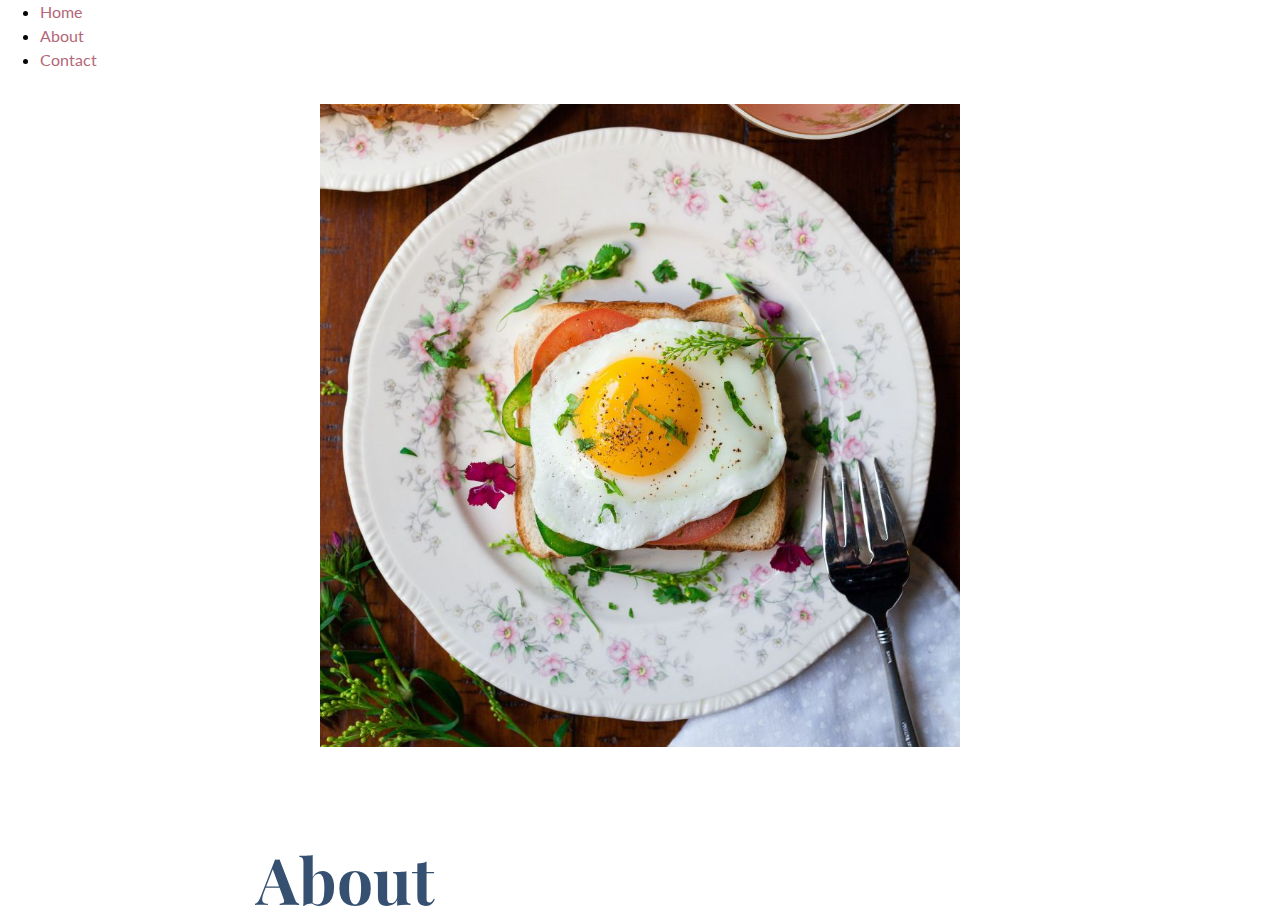
==== about/index.html @ 8b67fdaf "copy files" ====
<!DOCTYPE html>
<html lang="en">

<head>
  <!-- TODO: adjust title, add meta description, add your favicon info, delete this comment  -->
  <meta charset="UTF-8">
  <meta http-equiv="X-UA-Compatible" content="IE=edge">
  <meta name="viewport" content="width=device-width, initial-scale=1.0">
  <meta name="description" content="This is the about page for my breakfast website.">
  <title>About - Breakfast Website</title>
  <link rel="apple-touch-icon" sizes="180x180" href="../images/apple-touch-icon.png">
  <link rel="icon" type="image/png" sizes="32x32" href="../images/favicon-32x32.png">
  <link rel="icon" type="image/png" sizes="16x16" href="../images/favicon-16x16.png">
  <link rel="manifest" href="../images/site.webmanifest">
  <link rel="preconnect" href="https://fonts.googleapis.com">
  <link rel="preconnect" href="https://fonts.gstatic.com" crossorigin>
  <link
    href="https://fonts.googleapis.com/css2?family=Lato:ital,wght@0,400;0,700;1,400&family=Playfair+Display:ital,wght@0,400;0,700;1,400&display=swap"
    rel="stylesheet">
  <link rel="stylesheet" href="../styles/main.css">
</head>

<body>
  <!-- TODO: add menu links, delete this comment -->
  <header>
    <nav>
      <ul>
        <li><a href="../">Home</a></li>
        <li><a>About</a></li>
        <li><a href="../contact/">Contact</a></li>
      </ul>
    </nav>
  </header>
  <img srcset="../images/sunny-side-up-egg-300px.jpg 300w,
            ../images/sunny-side-up-egg-600px.jpg 600w,
            ../images/sunny-side-up-egg-900px.jpg 900w" sizes="50vw" src="../images/sunny-side-up-egg-600px.jpg"
    alt="a sunny side up egg on a piece of toast" width="600" height="603">
  <main>
    <h1>About</h1>
  </main>
</body>

</html>
---- styles/main.css ----
/*****************************************************/
/* This semester we will be using my variation of    */
/* Josh Comeau's CSS Reset instead of normalize      */
/* Read more at                                      */
/* https://www.joshwcomeau.com/css/custom-css-reset/ */
/*****************************************************/
/* Always add your CSS below the reset CSS           */
/*****************************************************/
:root {
  --indigo: #355070;
  --misty-violet: #6d597a;
  --soft-magenta: #b56576;
  --bright-rose: #e56b6f;
  --sandy: #faeae1;
}

*,
*::before,
*::after {
  box-sizing: border-box;
}

* {
  margin: 0;
  /* this an experimental line-height; if it breaks, add line-height: 1.5 to body */
  line-height: calc(1em + 0.5rem);
}

html,
body {
  height: 100%;
}

body {
  margin: 0;
  -webkit-font-smoothing: antialiased;
}

img,
picture,
video,
canvas,
svg {
  display: block;
  max-width: 100%;
  height: auto;
}

input,
button,
textarea,
select {
  font: inherit;
}

/* until you get a feel for overflow, I'll keep these next two commented out */
/* p,
h1,
h2,
h3,
h4,
h5,
h6 {
  overflow-wrap: break-word;
} */

/* p {
  overflow-wrap: break-word;
  hyphens: auto;
} */

/* temp CSS for HTML only assignments */
picture img {
  width: 100%;
}

svg {
  width: 200px;
}

/* temp fix to size about img */
img[srcset] {
  width: 50%;
  height: auto;
  margin: 2rem auto;
}

/* temporary fix to size svg images */
img[src$="svg"] {
  width: 200px;
}

/************ add your CSS here *****************/
body {
  font-family: Lato;
  color: #040404;
}

h1,
h2,
h3,
h4 {
  margin-top: 1.5em;
  margin-bottom: 0.5em;
}

h1 {
  font-family: Playfair Display;
  color: var(--indigo);
  font-weight: 700;
  font-size: 4rem;
}

h2 {
  font-family: Playfair Display;
  color: var(--misty-violet);
  font-size: 2rem;
}

h3 {
  font-family: Playfair Display;
  color: var(--soft-magenta);
  font-size: 2rem;
}

h4 {
  font-family: Playfair Display;
  color: var(--bright-rose);
  font-size: 1.25rem;
}

main {
  margin: 0 auto;
  padding: 0 1rem;
  max-width: 50rem;
}

p {
  margin-bottom: 1.5em;
}

article,
aside {
  margin-bottom: 4em;
}

aside {
  margin-left: 1em;
}

footer {
  background-color: var(--indigo);
  color: var(--sandy);
  padding: 3rem 1rem 6rem;
  margin: 0;
}

a {
  text-decoration: none;
  color: var(--soft-magenta);
}

a[href]:hover {
  color: var(--bright-rose);
  font-weight: bold;
}

.button {
  color: var(--soft-magenta);
  border: 3px solid var(--soft-magenta);
  padding: 0.2em 0.4em;
  display: inline-block;
  transition: background-color 300ms ease, color 300ms ease, border 300ms ease;
  margin-top: 1em;
}

a.button:hover {
  color: white;
  border: 3px solid white;
  background-color: var(--soft-magenta);
  text-decoration: none;
  font-weight: normal;
}

.hero {
  position: relative;
}

.hero h1 {
  font-size: clamp(3.5rem, 10vw + 1rem, 10rem);
  text-shadow: black 2px 2px 3px;
  color: var(--bright-rose);
}

.hero-text {
  position: absolute;
  inset: 0;
  text-align: center;
}

.hero p {
  color: white;
  text-shadow: black 1px 1px 2px;
  font-size: clamp(0.5rem, 1vw + 0.75rem, 4rem);
}

.hero::before {
  content: "";
  background-image: linear-gradient(to top, #000, transparent 50%);
  display: block;
  position: absolute;
  top: 0;
  left: 0;
  width: 100%;
  height: 100%;
}

.sr-only {
  clip: rect(1px, 1px, 1px, 1px);
  clip-path: inset(50%);
  height: 1px;
  width: 1px;
  margin: -1px;
  overflow: hidden;
  padding: 0;
  position: absolute;
}

.cards {
  display: flex;
  margin-left: 1rem;
  margin-right: 1rem;
  margin-bottom: 1rem;
}

.card {
  flex: 1 1 0;
  padding: 0.6rem;
  max-width: 1000px;
  transition: background-color 300ms ease;
}

.card:hover {
  /* text-shadow: black 1px 1px 1px; */
  background-color: rgb(0 0 0 / 10%);
}
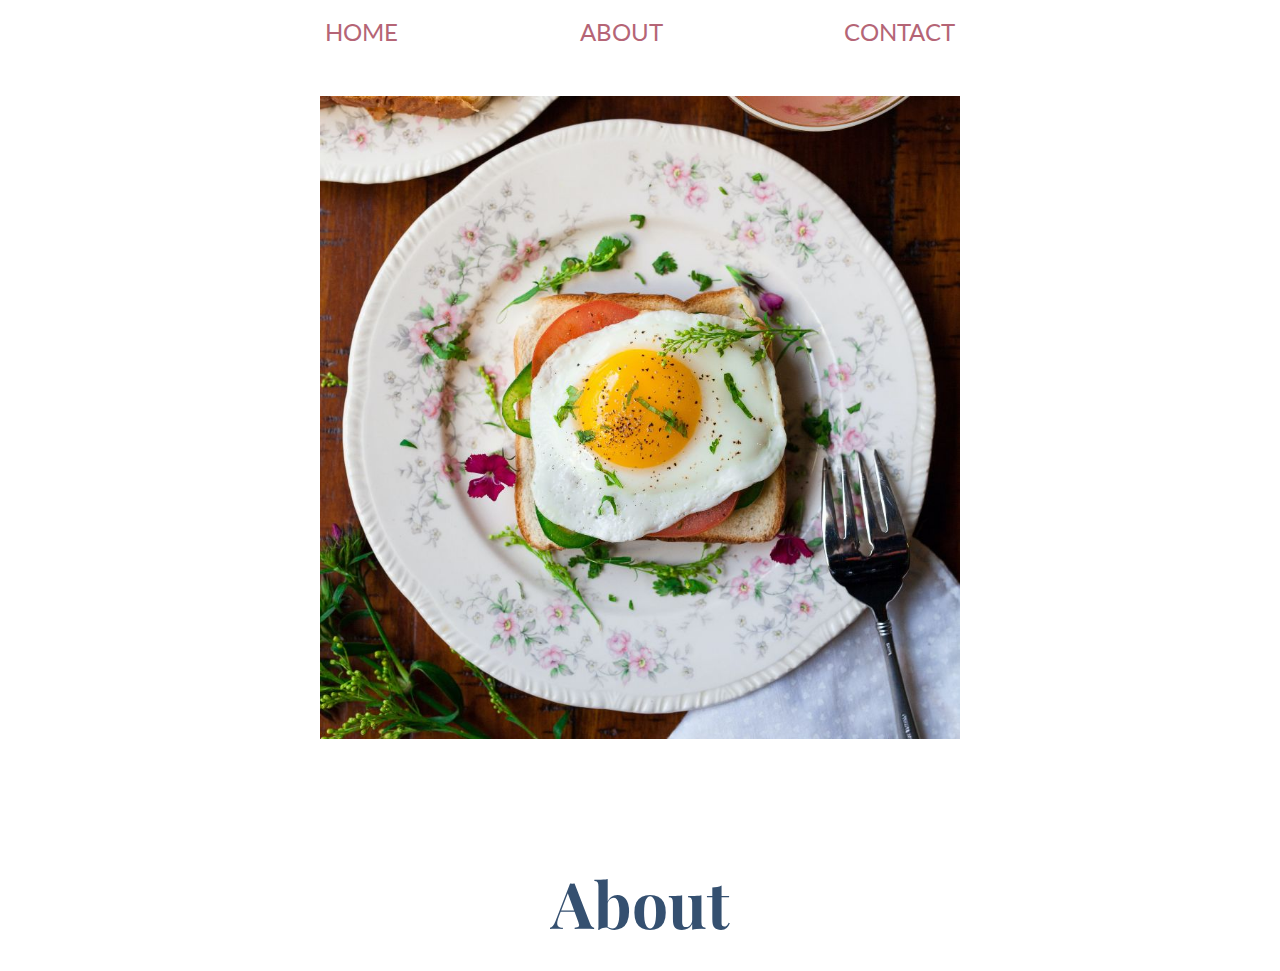
==== commit 044b7fcb: "responsive menu" ====
--- a/about/index.html
+++ b/about/index.html
@@ -23,6 +23,12 @@
 <body>
   <!-- TODO: add menu links, delete this comment -->
   <header>
+    <div class="menu-icon">
+      <svg viewbox="0 0 60 60" width="40px" height="40px">
+        <line x1="5%" y1="50%" x2="95%" y2="50%" />
+        <line x1="5%" y1="50%" x2="95%" y2="50%" />
+      </svg>
+    </div>
     <nav>
       <ul>
         <li><a href="../">Home</a></li>
@@ -38,6 +44,12 @@
   <main>
     <h1>About</h1>
   </main>
+
+  <script>
+    document.querySelector(".menu-icon").addEventListener("click", function () {
+      this.parentElement.classList.toggle("close");
+    });
+  </script>
 </body>
 
 </html>--- a/styles/main.css
+++ b/styles/main.css
@@ -8,10 +8,13 @@
 /*****************************************************/
 :root {
   --indigo: #355070;
-  --misty-violet: #6d597a;
+  --misty-violet: #6d226b;
   --soft-magenta: #b56576;
   --bright-rose: #e56b6f;
   --sandy: #faeae1;
+  --color-svg: white;
+  --color-svg-hover: #355070;
+  --color-svg-close: white;
 }
 
 *,
@@ -21,7 +24,7 @@
 }
 
 * {
-  margin: 0;
+  /* margin: 0; */
   /* this an experimental line-height; if it breaks, add line-height: 1.5 to body */
   line-height: calc(1em + 0.5rem);
 }
@@ -91,9 +94,14 @@
 }
 
 /************ add your CSS here *****************/
+
+/* Main Elements */
 body {
+  display: flex;
+  flex-direction: column;
+  align-items: stretch;
+  color: #040404;
   font-family: Lato;
-  color: #040404;
 }
 
 h1,
@@ -130,13 +138,14 @@
 }
 
 main {
-  margin: 0 auto;
+  align-self: center;
   padding: 0 1rem;
-  max-width: 50rem;
+  max-width: 70rem;
 }
 
 p {
   margin-bottom: 1.5em;
+  font-family: Lato;
 }
 
 article,
@@ -155,33 +164,142 @@
   margin: 0;
 }
 
+/* Nav */
+header ul {
+  /* display: flex;
+  justify-content: space-evenly; */
+  margin: 0;
+  padding: 0;
+  list-style-type: none;
+}
+.menu-icon {
+  position: fixed;
+  top: 32px;
+  left: 32px;
+  background-color: #e56b6f;
+  width: 80px;
+  height: 80px;
+  border-radius: 50%;
+  padding: 1rem;
+  z-index: 2;
+}
+
+.menu-icon svg {
+  width: 80px;
+  height: auto;
+}
+
+.menu-icon line {
+  stroke: var(--color-svg);
+  stroke-width: 6px;
+  stroke-linecap: round;
+  transform-origin: center;
+  transition: transform 300ms ease, background-color 300ms;
+}
+
+.menu-icon line:first-child {
+  transform: translateY(16%);
+}
+
+.menu-icon line:last-child {
+  transform: translateY(-16%);
+}
+
+.menu-icon svg:hover line {
+  stroke: var(--color-svg-hover);
+}
+
+.close line {
+  stroke: var(--color-svg-close);
+}
+
+.close line:first-child {
+  transform: rotate(135deg);
+}
+
+.close line:last-child {
+  transform: rotate(-135deg);
+}
+
+header nav a {
+  text-decoration: none;
+  font-family: Lato;
+  color: white;
+  display: block;
+  padding: 1rem;
+  text-transform: uppercase;
+}
+header nav a[href]:hover {
+  color: var(--indigo);
+  font-weight: bold;
+}
+nav {
+  display: none;
+  justify-content: center;
+  align-items: center;
+  position: fixed;
+  text-align: center;
+  top: 0;
+  left: 0;
+  width: 100%;
+  height: 100vh;
+  background-color: var(--bright-rose);
+}
+
+.close nav {
+  display: flex;
+}
+
+nav ul {
+  list-style-type: none;
+  margin: 0 0 2rem;
+  padding: 0;
+}
+
+nav ul a {
+  display: block;
+  padding: 1.5rem;
+  font-size: 1.5rem;
+}
+
+/* * A * */
+
 a {
   text-decoration: none;
-  color: var(--soft-magenta);
+  /* color: var(--soft-magenta); */
 }
 
 a[href]:hover {
-  color: var(--bright-rose);
+  text-decoration: none;
+}
+
+header nav a[href]:hover {
+  /* color: var(--bright-rose); */
   font-weight: bold;
 }
+
+/* Button */
 
 .button {
   color: var(--soft-magenta);
+  text-decoration: none;
+  font-family: Lato;
   border: 3px solid var(--soft-magenta);
   padding: 0.2em 0.4em;
   display: inline-block;
-  transition: background-color 300ms ease, color 300ms ease, border 300ms ease;
+  transition: background-color 300ms ease, color 300ms ease;
   margin-top: 1em;
 }
 
-a.button:hover {
+.button:hover {
   color: white;
-  border: 3px solid white;
+  /* border: 3px solid white; */
   background-color: var(--soft-magenta);
   text-decoration: none;
   font-weight: normal;
 }
 
+/* Hero */
 .hero {
   position: relative;
 }
@@ -192,7 +310,10 @@
   color: var(--bright-rose);
 }
 
-.hero-text {
+.hero-text-wrapper {
+  display: flex;
+  flex-direction: column;
+  align-items: center;
   position: absolute;
   inset: 0;
   text-align: center;
@@ -201,7 +322,7 @@
 .hero p {
   color: white;
   text-shadow: black 1px 1px 2px;
-  font-size: clamp(0.5rem, 1vw + 0.75rem, 4rem);
+  font-size: clamp(0.2rem, 1vw + 0.75rem, 4rem);
 }
 
 .hero::before {
@@ -215,6 +336,7 @@
   height: 100%;
 }
 
+/* Cards */
 .sr-only {
   clip: rect(1px, 1px, 1px, 1px);
   clip-path: inset(50%);
@@ -228,19 +350,118 @@
 
 .cards {
   display: flex;
+  flex-direction: column;
   margin-left: 1rem;
   margin-right: 1rem;
   margin-bottom: 1rem;
+}
+
+.card p {
+  font-family: Playfair Display;
 }
 
 .card {
   flex: 1 1 0;
   padding: 0.6rem;
   max-width: 1000px;
-  transition: background-color 300ms ease;
+  transition: background-color 300ms ease, font-weight 300ms ease;
+  text-decoration: none;
+  color: var(--misty-violet);
+  font-size: 1.5rem;
 }
 
 .card:hover {
-  /* text-shadow: black 1px 1px 1px; */
   background-color: rgb(0 0 0 / 10%);
-}
+  font-weight: bold;
+}
+
+/* Articles */
+
+.panel {
+  display: flex;
+  flex-direction: column;
+  margin: 1rem;
+}
+
+.panel .image-wrapper {
+  order: -1;
+}
+
+/* Media Queries */
+@media (min-width: 500px) {
+  .panel {
+    flex-direction: row;
+    margin-top: 6rem;
+    margin-bottom: 8rem;
+    gap: 1rem;
+  }
+
+  .panel h2 {
+    margin: 0;
+  }
+
+  .panel .text-wrapper {
+    flex: 1 1 40%;
+  }
+
+  .panel .image-wrapper {
+    order: 0;
+    flex: 1 1 60%;
+  }
+
+  .panel .left {
+    order: -1;
+  }
+
+  .cards {
+    flex-direction: row;
+    flex-wrap: wrap;
+  }
+
+  .card {
+    flex: 1 1 40%;
+  }
+}
+
+@media (min-width: 1000px) {
+  .cards {
+    flex-wrap: nowrap;
+  }
+}
+
+@media (min-width: 600px) {
+  /* Nav */
+  header ul {
+    display: flex;
+    justify-content: space-evenly;
+    margin: 0;
+    padding: 0;
+    list-style-type: none;
+  }
+  .menu-icon {
+    display: none;
+  }
+
+  nav {
+    display: block;
+    position: static;
+    height: auto;
+    max-width: 60rem;
+    margin: 0 auto;
+    background-color: transparent;
+  }
+
+  header nav a {
+    text-decoration: none;
+    font-family: Lato;
+    color: var(--soft-magenta);
+    display: block;
+    padding: 1rem;
+    text-transform: uppercase;
+  }
+  header nav a[href]:hover {
+    color: var(--bright-rose);
+    font-weight: bold;
+    font-family: Lato;
+  }
+}
